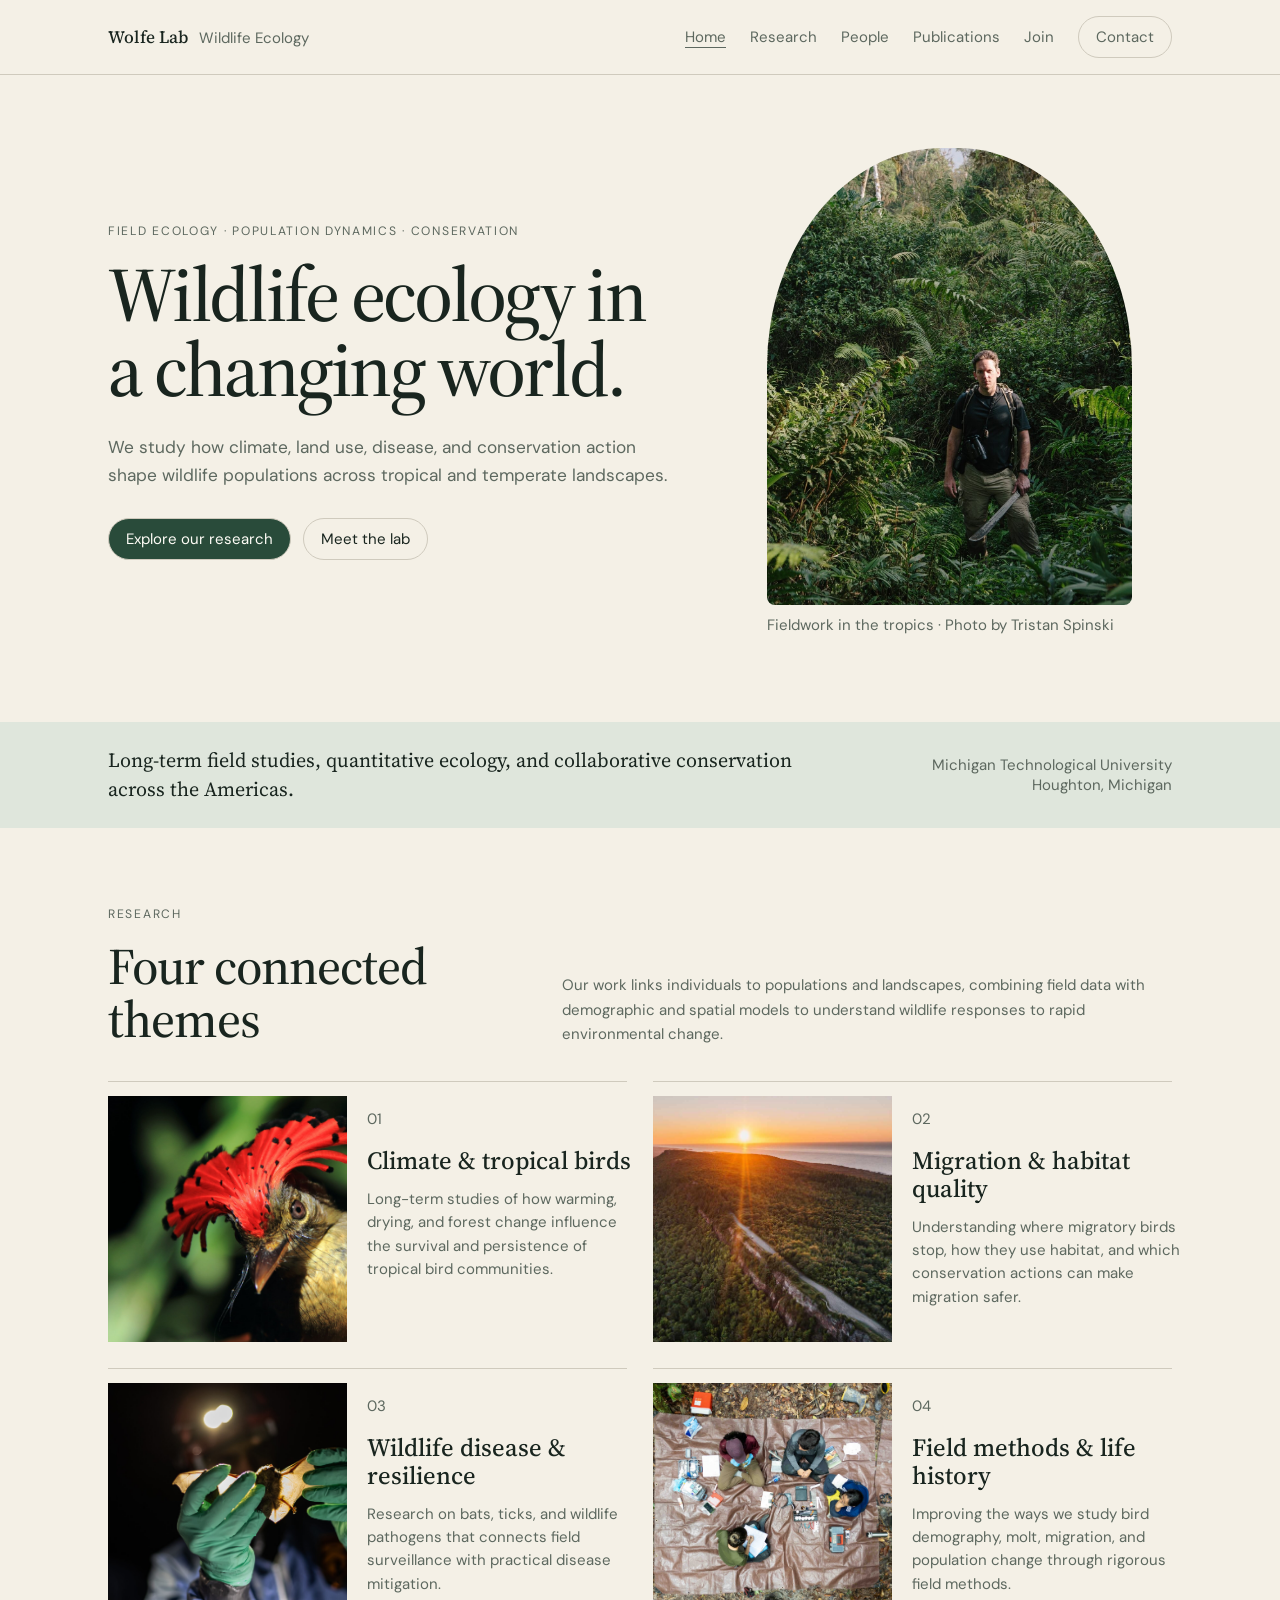
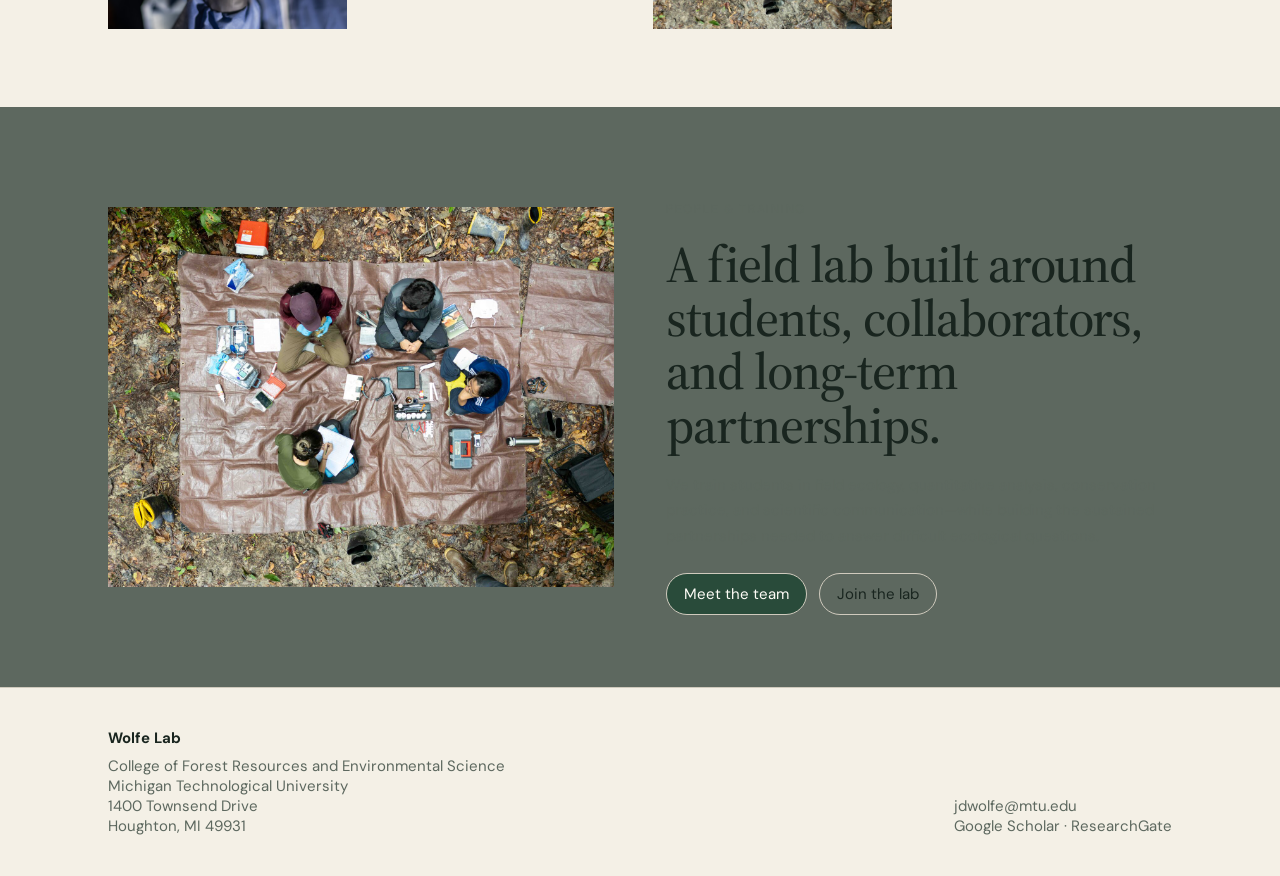
==== index.html @ 7fe47815 "Initial Wolfe Lab website build" ====
<!doctype html>
<html lang="en">
<head>
<meta charset="utf-8">
<meta name="viewport" content="width=device-width, initial-scale=1">
<title>Wolfe Lab — Homepage Draft</title>
<meta name="description" content="Wolfe Lab at Michigan Technological University studies wildlife ecology, climate change, migration, disease, and conservation.">
<link rel="preconnect" href="https://fonts.googleapis.com">
<link rel="preconnect" href="https://fonts.gstatic.com" crossorigin>
<link href="https://fonts.googleapis.com/css2?family=DM+Sans:wght@400;500&family=Source+Serif+4:opsz,wght@8..60,400;8..60,500&display=swap" rel="stylesheet">
<link rel="stylesheet" href="assets/css/styles.css">
</head>
<body class="page-home">



<main id="wolfe-home-draft">
  <header class="topbar"><div class="shell nav"><a class="brand" href="index.html" aria-current="page"><strong>Wolfe Lab</strong><span>Wildlife Ecology</span></a><nav class="links" aria-label="Primary navigation"><a href="index.html" aria-current="page">Home</a><a href="research.html">Research</a><a href="people.html">People</a><a href="publications.html">Publications</a><a href="opportunities.html">Join</a><a class="btn" href="mailto:jdwolfe@mtu.edu">Contact</a></nav></div></header>

  <section class="shell hero">
    <div>
      <p class="eyebrow text-small">Field ecology · population dynamics · conservation</p>
      <h1>Wildlife ecology in a changing world.</h1>
      <p class="lede">We study how climate, land use, disease, and conservation action shape wildlife populations across tropical and temperate landscapes.</p>
      <div class="hero-actions">
        <a class="btn btn-primary" href="research.html">Explore our research</a>
        <a class="btn" href="people.html">Meet the lab</a>
      </div>
    </div>
    <figure class="portrait-wrap">
      <img class="portrait" src="assets/images/hero-jared-amazon.jpg" alt="Jared Wolfe standing in dense tropical forest vegetation">
      <figcaption class="photo-note text-small">Fieldwork in the tropics · Photo by Tristan Spinski</figcaption>
    </figure>
  </section>

  <section class="band">
    <div class="shell band-inner">
      <p class="band-copy">Long-term field studies, quantitative ecology, and collaborative conservation across the Americas.</p>
      <p class="band-place text-small">Michigan Technological University<br>Houghton, Michigan</p>
    </div>
  </section>

  <section class="shell section" id="research">
    <div class="section-head">
      <div><p class="eyebrow text-small">Research</p><h2>Four connected themes</h2></div>
      <p class="section-intro">Our work links individuals to populations and landscapes, combining field data with demographic and spatial models to understand wildlife responses to rapid environmental change.</p>
    </div>
    <div class="themes">
      <article class="theme">
        <img src="assets/images/research-climate-tropical-birds.jpg" alt="Amazonian Royal Flycatcher displaying its red and black crown">
        <div class="theme-copy"><p class="number text-small">01</p><h3>Climate &amp; tropical birds</h3><p>Long-term studies of how warming, drying, and forest change influence the survival and persistence of tropical bird communities.</p></div>
      </article>
      <article class="theme">
        <img src="assets/images/research-migration-keweenaw.jpg" alt="Aerial view of forested Keweenaw Peninsula along Lake Superior at sunset">
        <div class="theme-copy"><p class="number text-small">02</p><h3>Migration &amp; habitat quality</h3><p>Understanding where migratory birds stop, how they use habitat, and which conservation actions can make migration safer.</p></div>
      </article>
      <article class="theme">
        <img src="assets/images/research-wildlife-disease-bat.jpg" alt="Researcher examining a bat in a mine during winter fieldwork">
        <div class="theme-copy"><p class="number text-small">03</p><h3>Wildlife disease &amp; resilience</h3><p>Research on bats, ticks, and wildlife pathogens that connects field surveillance with practical disease mitigation.</p></div>
      </article>
      <article class="theme">
        <img src="assets/images/research-field-methods-team.jpg" alt="Field team processing birds around a work tarp viewed from above">
        <div class="theme-copy"><p class="number text-small">04</p><h3>Field methods &amp; life history</h3><p>Improving the ways we study bird demography, molt, migration, and population change through rigorous field methods.</p></div>
      </article>
    </div>
  </section>

  <section class="training" id="people">
    <div class="shell training-grid">
      <img src="assets/images/people-training-field-station.jpg" alt="Students and researchers working together at a forest field station">
      <div class="training-copy">
        <p class="eyebrow text-small">People &amp; training</p>
        <h2>A field lab built around students, collaborators, and long-term partnerships.</h2>
        <p>We train students in field ecology, quantitative analysis, conservation practice, and scientific communication—while building the sustained partnerships needed to answer difficult ecological questions.</p>
        <div class="hero-actions"><a class="btn btn-primary" href="people.html">Meet the team</a><a class="btn" href="opportunities.html">Join the lab</a></div>
      </div>
    </div>
  </section>

  <footer class="footer"><div class="shell footer-grid"><div><strong>Wolfe Lab</strong><p>College of Forest Resources and Environmental Science<br>Michigan Technological University<br>1400 Townsend Drive<br>Houghton, MI 49931</p></div><div><p><a href="mailto:jdwolfe@mtu.edu">jdwolfe@mtu.edu</a><br><a href="https://scholar.google.com/citations?user=y9RgxvQAAAAJ" target="_blank" rel="noopener">Google Scholar</a> · <a href="https://www.researchgate.net/profile/Jared-Wolfe" target="_blank" rel="noopener">ResearchGate</a></p></div></div></footer>
</main>


</body>
</html>
---- assets/css/styles.css ----
/* home approved draft styles */

:root {
  --background: #f4f0e6;
  --foreground: #19251f;
  --card: #fffdf7;
  --card-foreground: #19251f;
  --primary: #294b3a;
  --primary-foreground: #fffdf7;
  --secondary: #dfe6dc;
  --secondary-foreground: #19251f;
  --muted: #ebe7db;
  --muted-foreground: #5d685f;
  --accent: #b8643d;
  --accent-foreground: #fffdf7;
  --border: #cfcabd;
}
body { margin: 0; background: var(--background); }
.btn { display: inline-flex; align-items: center; justify-content: center; padding: 10px 17px; border: 1px solid var(--border); border-radius: 999px; font: inherit; }
.btn-primary { background: var(--primary); color: var(--primary-foreground) !important; border-color: var(--primary); }


  500&family=Source+Serif+4:opsz,wght@8..60,400;8..60,500&display=swap');
  #wolfe-home-draft {
    --font-size-base: 15px;
    color: var(--foreground);
    background: var(--background);
    font-family: "DM Sans", sans-serif;
    overflow: hidden;
  }
  #wolfe-home-draft * { box-sizing: border-box; }
  #wolfe-home-draft h1,
  #wolfe-home-draft h2,
  #wolfe-home-draft h3 { font-family: "Source Serif 4", serif; font-weight: 500; margin: 0; }
  #wolfe-home-draft p { margin: 0; }
  #wolfe-home-draft a { color: inherit; text-decoration: none; }
  #wolfe-home-draft .shell { width: min(100%, 1120px); margin: 0 auto; padding-inline: 28px; }
  #wolfe-home-draft .topbar { border-bottom: 1px solid var(--border); }
  #wolfe-home-draft .nav { min-height: 74px; display: flex; align-items: center; justify-content: space-between; gap: 20px; }
  #wolfe-home-draft .brand { display: flex; align-items: baseline; gap: 10px; }
  #wolfe-home-draft .brand strong { font-family: "Source Serif 4", serif; font-weight: 500; letter-spacing: .01em; }
  #wolfe-home-draft .brand span { color: var(--muted-foreground); }
  #wolfe-home-draft .links { display: flex; align-items: center; gap: 24px; color: var(--muted-foreground); }
  #wolfe-home-draft .hero { padding-block: 58px 72px; display: grid; grid-template-columns: 1.12fr .88fr; gap: 52px; align-items: center; }
  #wolfe-home-draft .eyebrow { color: var(--muted-foreground); letter-spacing: .14em; text-transform: uppercase; margin-bottom: 18px; }
  #wolfe-home-draft h1 { max-width: 690px; font-size: clamp(2.8rem, 6vw, 5.35rem); line-height: .98; letter-spacing: -.035em; }
  #wolfe-home-draft .lede { max-width: 620px; margin-top: 25px; color: var(--muted-foreground); font-size: 1.08rem; line-height: 1.65; }
  #wolfe-home-draft .hero-actions { display: flex; flex-wrap: wrap; gap: 12px; margin-top: 28px; }
  #wolfe-home-draft .portrait-wrap { position: relative; }
  #wolfe-home-draft .portrait { display: block; width: 100%; aspect-ratio: 4 / 5; object-fit: cover; object-position: center 35%; border-radius: 48% 48% 8px 8px; }
  #wolfe-home-draft .photo-note { margin-top: 10px; color: var(--muted-foreground); }
  #wolfe-home-draft .band { background: var(--secondary); color: var(--secondary-foreground); padding-block: 24px; }
  #wolfe-home-draft .band-inner { display: flex; justify-content: space-between; align-items: center; gap: 28px; }
  #wolfe-home-draft .band-copy { max-width: 720px; font-family: "Source Serif 4", serif; font-size: 1.25rem; line-height: 1.45; }
  #wolfe-home-draft .band-place { color: var(--muted-foreground); text-align: right; }
  #wolfe-home-draft .section { padding-block: 78px; }
  #wolfe-home-draft .section-head { display: grid; grid-template-columns: .8fr 1.2fr; gap: 48px; margin-bottom: 34px; align-items: end; }
  #wolfe-home-draft h2 { font-size: clamp(2rem, 4vw, 3.35rem); line-height: 1.05; letter-spacing: -.02em; }
  #wolfe-home-draft .section-intro { color: var(--muted-foreground); line-height: 1.65; max-width: 650px; }
  #wolfe-home-draft .themes { display: grid; grid-template-columns: repeat(2, minmax(0, 1fr)); gap: 26px; }
  #wolfe-home-draft .theme { display: grid; grid-template-columns: 46% 54%; min-height: 260px; border-top: 1px solid var(--border); padding-top: 14px; gap: 20px; }
  #wolfe-home-draft .theme img { width: 100%; height: 246px; object-fit: cover; }
  #wolfe-home-draft .theme:nth-child(1) img { object-position: 45% 50%; }
  #wolfe-home-draft .theme:nth-child(2) img { object-position: 50% 46%; }
  #wolfe-home-draft .theme:nth-child(3) img { object-position: 52% 50%; }
  #wolfe-home-draft .theme:nth-child(4) img { object-position: 50% 50%; }
  #wolfe-home-draft .theme-copy { padding: 12px 12px 0 0; }
  #wolfe-home-draft .number { color: var(--muted-foreground); margin-bottom: 16px; }
  #wolfe-home-draft h3 { font-size: 1.55rem; line-height: 1.12; margin-bottom: 13px; }
  #wolfe-home-draft .theme p { color: var(--muted-foreground); line-height: 1.55; }
  #wolfe-home-draft .training { background: var(--muted); color: var(--foreground); padding-block: 72px; }
  #wolfe-home-draft .training-grid { display: grid; grid-template-columns: 1fr 1fr; gap: 52px; align-items: center; }
  #wolfe-home-draft .training img { width: 100%; aspect-ratio: 4 / 3; object-fit: cover; }
  #wolfe-home-draft .training-copy p { margin-top: 20px; color: var(--muted-foreground); line-height: 1.7; }
  #wolfe-home-draft .training-copy .hero-actions { margin-top: 24px; }
  #wolfe-home-draft .footer { padding-block: 40px; border-top: 1px solid var(--border); }
  #wolfe-home-draft .footer-grid { display: grid; grid-template-columns: 1fr auto; gap: 24px; align-items: end; }
  #wolfe-home-draft .footer p { color: var(--muted-foreground); margin-top: 8px; }
  @media (max-width: 760px) {
    #wolfe-home-draft .shell { padding-inline: 18px; }
    #wolfe-home-draft .links a:not(.btn) { display: none; }
    #wolfe-home-draft .hero { grid-template-columns: 1fr; padding-block: 42px 54px; gap: 34px; }
    #wolfe-home-draft .portrait { max-height: 520px; border-radius: 180px 180px 8px 8px; }
    #wolfe-home-draft .band-inner, #wolfe-home-draft .section-head, #wolfe-home-draft .training-grid, #wolfe-home-draft .footer-grid { grid-template-columns: 1fr; display: grid; }
    #wolfe-home-draft .band-place { text-align: left; }
    #wolfe-home-draft .themes { grid-template-columns: 1fr; }
  }
  @media (max-width: 470px) {
    #wolfe-home-draft .theme { grid-template-columns: 1fr; }
    #wolfe-home-draft .theme img { height: 210px; }
  }

/* research approved draft styles */

500&family=Source+Serif+4:opsz,wght@8..60,400;8..60,500&display=swap');
:root{--paper:#f4f0e6;--ink:#19251f;--white:#fffdf7;--green:#294b3a;--sage:#dfe6dc;--muted:#5d685f;--line:#cfcabd;--yellow:#f1c400}
*{box-sizing:border-box}html{scroll-behavior:smooth}body{margin:0;background:var(--paper);color:var(--ink);font-family:"DM Sans",sans-serif;font-size:15px}a{color:inherit;text-decoration:none}p{margin:0}h1,h2,h3{margin:0;font-family:"Source Serif 4",serif;font-weight:500}.shell{width:min(100%,1120px);margin:auto;padding-inline:28px}.topbar{border-bottom:1px solid var(--line);background:var(--paper)}.nav{min-height:74px;display:flex;align-items:center;justify-content:space-between;gap:20px}.brand{display:flex;align-items:baseline;gap:10px}.brand strong{font-family:"Source Serif 4",serif;font-size:1.08rem;font-weight:500}.brand span,.links{color:var(--muted)}.links{display:flex;align-items:center;gap:24px}.links .active{color:var(--ink);border-bottom:1px solid currentColor}.btn{display:inline-flex;align-items:center;justify-content:center;padding:10px 17px;border:1px solid var(--line);border-radius:999px}.intro{padding:100px 0 82px;background:var(--green);color:var(--white)}.eyebrow{font-size:.76rem;letter-spacing:.14em;text-transform:uppercase}.intro h1{max-width:850px;margin-top:20px;font-size:clamp(3.5rem,8vw,7rem);line-height:.9;letter-spacing:-.045em}.intro-grid{display:grid;grid-template-columns:1.2fr .8fr;gap:70px;align-items:end}.intro-copy{font-size:1.08rem;line-height:1.7;opacity:.88}.jump{background:var(--sage);border-bottom:1px solid var(--line)}.jump-inner{min-height:76px;display:flex;align-items:center;gap:26px;overflow-x:auto}.jump strong{white-space:nowrap}.jump a{white-space:nowrap;color:var(--muted)}.jump a:hover{color:var(--ink)}.program{padding:92px 0;border-bottom:1px solid var(--line)}.program-grid{display:grid;grid-template-columns:44% 1fr;gap:68px;align-items:start}.program:nth-of-type(even){background:var(--white)}.program-media{position:sticky;top:28px}.program img{width:100%;height:480px;object-fit:cover;display:block}.program .climate{object-position:45% 50%}.program .migration{object-position:50% 46%}.program .disease{object-position:52% 50%}.program .methods{object-position:50% 50%}.number{color:var(--muted);margin-bottom:16px}.program h2{font-size:clamp(2.4rem,5vw,4.3rem);line-height:.98;letter-spacing:-.03em}.summary{margin-top:25px;font-size:1.07rem;line-height:1.75;color:var(--muted)}.focus{margin-top:34px;padding-top:26px;border-top:1px solid var(--line)}.focus h3{font-family:"DM Sans",sans-serif;font-size:.78rem;letter-spacing:.13em;text-transform:uppercase}.focus ul{margin:17px 0 0;padding:0;list-style:none}.focus li{padding:10px 0 10px 22px;border-top:1px solid color-mix(in srgb,var(--line) 65%,transparent);position:relative;line-height:1.5}.focus li::before{content:"→";position:absolute;left:0;color:var(--green)}.feature{padding:70px 0;background:var(--sage)}.feature-grid{display:grid;grid-template-columns:.55fr 1.45fr;gap:70px}.feature h2{font-size:clamp(2rem,4vw,3.5rem);line-height:1.06}.feature p{margin-top:20px;color:var(--muted);line-height:1.7}.text-link{display:inline-block;margin-top:25px;font-weight:500;border-bottom:1px solid currentColor;padding-bottom:3px}.collab{padding:80px 0}.collab-grid{display:grid;grid-template-columns:.8fr 1.2fr;gap:70px}.collab h2{font-size:clamp(2rem,4vw,3.4rem)}.collab p{color:var(--muted);line-height:1.75}.footer{padding:42px 0;border-top:1px solid var(--line)}.footer-grid{display:flex;justify-content:space-between;align-items:end;gap:24px}.footer p{margin-top:8px;color:var(--muted)}
@media(max-width:760px){.shell{padding-inline:18px}.links a:not(.btn){display:none}.intro{padding:72px 0 62px}.intro-grid,.program-grid,.feature-grid,.collab-grid{grid-template-columns:1fr;gap:32px}.jump-inner{gap:18px}.program{padding:64px 0}.program-media{position:static}.program img{height:360px}.footer-grid{display:grid}.intro h1{font-size:clamp(3rem,16vw,5rem)}}

/* people approved draft styles */

500&family=Source+Serif+4:opsz,wght@8..60,400;8..60,500&display=swap');
:root{--paper:#f4f0e6;--ink:#19251f;--white:#fffdf7;--green:#294b3a;--sage:#dfe6dc;--muted:#5d685f;--line:#cfcabd;--yellow:#f1c400}*{box-sizing:border-box}body{margin:0;background:var(--paper);color:var(--ink);font:15px "DM Sans",sans-serif}a{color:inherit;text-decoration:none}p{margin:0}h1,h2,h3{margin:0;font-family:"Source Serif 4",serif;font-weight:500}.shell{width:min(100%,1120px);margin:auto;padding-inline:28px}.topbar{border-bottom:1px solid var(--line)}.nav{min-height:74px;display:flex;align-items:center;justify-content:space-between;gap:20px}.brand{display:flex;align-items:baseline;gap:10px}.brand strong{font-family:"Source Serif 4",serif;font-size:1.08rem;font-weight:500}.brand span,.links{color:var(--muted)}.links{display:flex;align-items:center;gap:24px}.links .active{color:var(--ink);border-bottom:1px solid}.btn{display:inline-flex;align-items:center;justify-content:center;padding:10px 17px;border:1px solid var(--line);border-radius:999px}.hero{display:grid;grid-template-columns:1fr 1fr;min-height:610px;background:var(--green);color:var(--white)}.hero-copy{display:flex;flex-direction:column;justify-content:center;padding:78px max(28px,calc((100vw - 1120px)/2 + 28px)) 78px max(28px,calc((100vw - 1120px)/2 + 28px))}.eyebrow{font-size:.76rem;letter-spacing:.14em;text-transform:uppercase}.hero h1{margin-top:20px;font-size:clamp(3.8rem,8vw,7.2rem);line-height:.88;letter-spacing:-.05em}.hero p:last-child{margin-top:30px;max-width:520px;line-height:1.7;opacity:.86}.hero-image{background:url('../images/people-field-team-hero.jpg') center/cover no-repeat}.section{padding:88px 0}.section-head{display:grid;grid-template-columns:.8fr 1.2fr;gap:56px;align-items:end;margin-bottom:42px}.section h2{font-size:clamp(2.3rem,5vw,4rem);line-height:1}.section-intro{color:var(--muted);line-height:1.7;max-width:620px}.lead{background:var(--white);border-bottom:1px solid var(--line)}.lead-grid{display:grid;grid-template-columns:.62fr 1.38fr;gap:70px}.portrait-placeholder{aspect-ratio:4/5;background:var(--sage);display:flex;align-items:center;justify-content:center;font-family:"Source Serif 4",serif;font-size:5rem;color:var(--green)}.lead-copy{padding-top:15px}.role{margin-top:8px;color:var(--muted)}.lead-copy h2{margin-top:24px}.lead-copy p.bio{margin-top:25px;line-height:1.75;color:var(--muted)}.credentials{margin-top:30px;padding-top:24px;border-top:1px solid var(--line);display:grid;grid-template-columns:1fr 1fr;gap:20px}.credentials p{line-height:1.6}.text-link{display:inline-block;margin-top:26px;border-bottom:1px solid;padding-bottom:3px;font-weight:500}.members{display:grid;grid-template-columns:repeat(2,minmax(0,1fr));gap:26px}.member{display:grid;grid-template-columns:94px 1fr;gap:22px;padding:22px 0;border-top:1px solid var(--line)}.avatar{width:94px;height:112px;background:var(--sage);display:flex;align-items:center;justify-content:center;color:var(--green);font-family:"Source Serif 4",serif;font-size:2rem}.member h3{font-size:1.55rem}.member .role{margin-top:5px}.member .research{margin-top:15px;color:var(--muted);line-height:1.58}.alumni{background:var(--sage)}.alumni-list{display:grid;grid-template-columns:repeat(2,minmax(0,1fr));column-gap:56px}.alum{display:grid;grid-template-columns:1fr auto;gap:15px;padding:17px 0;border-top:1px solid color-mix(in srgb,var(--line) 80%,transparent)}.alum span:last-child{color:var(--muted);text-align:right}.join{background:var(--green);color:var(--white);padding:74px 0}.join-grid{display:grid;grid-template-columns:1fr 1fr;gap:70px;align-items:center}.join h2{font-size:clamp(2.4rem,5vw,4rem)}.join p{line-height:1.7;opacity:.85}.join .btn{margin-top:24px;background:var(--yellow);border-color:var(--yellow);color:var(--ink)}.footer{padding:42px 0;border-top:1px solid var(--line)}.footer-grid{display:flex;justify-content:space-between;align-items:end;gap:24px}.footer p{margin-top:8px;color:var(--muted)}
@media(max-width:760px){.shell{padding-inline:18px}.links a:not(.btn){display:none}.hero{grid-template-columns:1fr;min-height:auto}.hero-copy{padding:68px 18px}.hero-image{min-height:420px}.section{padding:64px 0}.section-head,.lead-grid,.join-grid{grid-template-columns:1fr;gap:32px}.members,.alumni-list{grid-template-columns:1fr}.credentials{grid-template-columns:1fr}.member{grid-template-columns:76px 1fr}.avatar{width:76px;height:94px}.footer-grid{display:grid}}

/* publications approved draft styles */

500&family=Source+Serif+4:opsz,wght@8..60,400;8..60,500&display=swap');
:root{--paper:#f4f0e6;--ink:#19251f;--white:#fffdf7;--green:#294b3a;--sage:#dfe6dc;--muted:#5d685f;--line:#cfcabd;--yellow:#f1c400}*{box-sizing:border-box}html{scroll-behavior:smooth}body{margin:0;background:var(--paper);color:var(--ink);font:15px "DM Sans",sans-serif}a{color:inherit;text-decoration:none}p{margin:0}h1,h2,h3{margin:0;font-family:"Source Serif 4",serif;font-weight:500}.shell{width:min(100%,1120px);margin:auto;padding-inline:28px}.topbar{border-bottom:1px solid var(--line)}.nav{min-height:74px;display:flex;align-items:center;justify-content:space-between;gap:20px}.brand{display:flex;align-items:baseline;gap:10px}.brand strong{font-family:"Source Serif 4",serif;font-size:1.08rem;font-weight:500}.brand span,.links{color:var(--muted)}.links{display:flex;align-items:center;gap:24px}.links .active{color:var(--ink);border-bottom:1px solid}.btn{display:inline-flex;align-items:center;justify-content:center;padding:10px 17px;border:1px solid var(--line);border-radius:999px}.hero{display:grid;grid-template-columns:1fr 1fr;min-height:570px;background:var(--green);color:var(--white)}.hero-copy{display:flex;flex-direction:column;justify-content:center;padding:78px max(28px,calc((100vw - 1120px)/2 + 28px))}.eyebrow{font-size:.76rem;letter-spacing:.14em;text-transform:uppercase}.hero h1{margin-top:20px;font-size:clamp(3rem,6vw,5.4rem);line-height:.94;letter-spacing:-.045em}.hero p:last-child{margin-top:28px;max-width:500px;line-height:1.7;opacity:.86}.hero-image{background:linear-gradient(90deg,rgba(41,75,58,.12),rgba(41,75,58,0)),url('../images/publications-tropical-field-research.jpg') center/cover no-repeat}.section{padding:88px 0}.section-head{display:grid;grid-template-columns:.8fr 1.2fr;gap:56px;align-items:end;margin-bottom:42px}.section h2{font-size:clamp(2.3rem,5vw,4rem);line-height:1}.section-intro{color:var(--muted);line-height:1.7;max-width:650px}.featured{background:var(--white)}.themes{display:grid;grid-template-columns:repeat(2,minmax(0,1fr));gap:24px}.paper{padding:30px;border-top:4px solid var(--green);background:var(--paper);display:flex;flex-direction:column;min-height:310px}.paper .theme{font-size:.72rem;letter-spacing:.12em;text-transform:uppercase;color:var(--muted)}.paper h3{margin-top:22px;font-size:1.8rem;line-height:1.12}.paper .citation{margin-top:20px;color:var(--muted);line-height:1.6}.paper .text-link{margin-top:auto;padding-top:26px}.text-link{display:inline-block;width:max-content;border-bottom:1px solid;padding-bottom:3px;font-weight:500}.records{display:flex;flex-wrap:wrap;gap:12px;margin-top:30px}.records .btn{background:var(--white)}.pub-list{border-top:1px solid var(--line)}.year-group{display:grid;grid-template-columns:150px 1fr;border-bottom:1px solid var(--line);padding:38px 0}.year{font-family:"Source Serif 4",serif;font-size:2.4rem}.entries{display:grid;gap:28px}.entry{line-height:1.65}.entry .title{font-weight:500}.entry .journal{color:var(--muted)}.entry a{border-bottom:1px solid var(--line)}.note{margin-top:22px;color:var(--muted);font-size:.9rem}.books{background:var(--sage)}.book-grid{display:grid;grid-template-columns:repeat(3,minmax(0,1fr));gap:24px}.book{padding-top:20px;border-top:1px solid var(--line)}.book h3{font-size:1.55rem;line-height:1.2}.book p{margin-top:14px;color:var(--muted);line-height:1.6}.contact{background:var(--green);color:var(--white);padding:72px 0}.contact-grid{display:grid;grid-template-columns:1fr 1fr;gap:70px;align-items:center}.contact h2{font-size:clamp(2.4rem,5vw,4rem)}.contact p{line-height:1.7;opacity:.85}.contact .btn{margin-top:24px;background:var(--yellow);border-color:var(--yellow);color:var(--ink)}.footer{padding:42px 0;border-top:1px solid var(--line)}.footer-grid{display:flex;justify-content:space-between;align-items:end;gap:24px}.footer p{margin-top:8px;color:var(--muted)}
@media(max-width:760px){.shell{padding-inline:18px}.links a:not(.btn){display:none}.hero{grid-template-columns:1fr;min-height:auto}.hero-copy{padding:68px 18px}.hero-image{min-height:360px}.section{padding:64px 0}.section-head,.contact-grid{grid-template-columns:1fr;gap:32px}.themes,.book-grid{grid-template-columns:1fr}.year-group{grid-template-columns:1fr;gap:22px}.footer-grid{display:grid}}

/* opportunities approved draft styles */

500&family=Source+Serif+4:opsz,wght@8..60,400;8..60,500&display=swap');
:root{--paper:#f4f0e6;--ink:#19251f;--white:#fffdf7;--green:#294b3a;--sage:#dfe6dc;--muted:#5d685f;--line:#cfcabd;--yellow:#f1c400}*{box-sizing:border-box}body{margin:0;background:var(--paper);color:var(--ink);font:15px "DM Sans",sans-serif}a{color:inherit;text-decoration:none}p{margin:0}h1,h2,h3{margin:0;font-family:"Source Serif 4",serif;font-weight:500}.shell{width:min(100%,1120px);margin:auto;padding-inline:28px}.topbar{border-bottom:1px solid var(--line)}.nav{min-height:74px;display:flex;align-items:center;justify-content:space-between;gap:20px}.brand{display:flex;align-items:baseline;gap:10px}.brand strong{font-family:"Source Serif 4",serif;font-size:1.08rem;font-weight:500}.brand span,.links{color:var(--muted)}.links{display:flex;align-items:center;gap:24px}.links .active{color:var(--ink);border-bottom:1px solid}.btn{display:inline-flex;align-items:center;justify-content:center;padding:10px 17px;border:1px solid var(--line);border-radius:999px}.hero{display:grid;grid-template-columns:1fr 1fr;min-height:590px;background:var(--green);color:var(--white)}.hero-copy{display:flex;flex-direction:column;justify-content:center;padding:78px max(28px,calc((100vw - 1120px)/2 + 28px))}.eyebrow{font-size:.76rem;letter-spacing:.14em;text-transform:uppercase}.hero h1{margin-top:20px;font-size:clamp(3rem,6vw,5.2rem);line-height:.95;letter-spacing:-.045em}.hero p:last-child{margin-top:28px;max-width:520px;line-height:1.7;opacity:.86}.hero-image{background:url('') center/cover no-repeat}.section{padding:88px 0}.section-head{display:grid;grid-template-columns:.8fr 1.2fr;gap:56px;align-items:end;margin-bottom:42px}.section h2{font-size:clamp(2.3rem,5vw,4rem);line-height:1}.section-intro{color:var(--muted);line-height:1.7;max-width:650px}.status{background:var(--white)}.status-card{display:grid;grid-template-columns:180px 1fr;gap:42px;padding:38px;border-left:5px solid var(--yellow);background:var(--sage)}.status-card h2{font-size:2rem}.status-card p{line-height:1.75}.status-card p+p{margin-top:14px}.grid{display:grid;grid-template-columns:repeat(3,minmax(0,1fr));gap:24px}.card{padding:26px 0;border-top:2px solid var(--green)}.card h3{font-size:1.65rem}.card p{margin-top:16px;color:var(--muted);line-height:1.65}.inquiry{background:var(--sage)}.steps{counter-reset:step;display:grid;grid-template-columns:repeat(2,minmax(0,1fr));gap:0 56px}.step{counter-increment:step;display:grid;grid-template-columns:48px 1fr;gap:16px;padding:28px 0;border-top:1px solid var(--line)}.step:before{content:counter(step,decimal-leading-zero);font-family:"Source Serif 4",serif;font-size:1.5rem;color:var(--green)}.step h3{font-size:1.4rem}.step p{margin-top:9px;color:var(--muted);line-height:1.6}.funding-grid{display:grid;grid-template-columns:1fr 1fr;gap:70px}.funding-grid p{color:var(--muted);line-height:1.75}.funding-grid p+p{margin-top:18px}.contact{background:var(--green);color:var(--white);padding:72px 0}.contact-grid{display:grid;grid-template-columns:1fr 1fr;gap:70px;align-items:center}.contact h2{font-size:clamp(2.4rem,5vw,4rem)}.contact p{line-height:1.7;opacity:.85}.contact .btn{margin-top:24px;background:var(--yellow);border-color:var(--yellow);color:var(--ink)}.footer{padding:42px 0;border-top:1px solid var(--line)}.footer-grid{display:flex;justify-content:space-between;align-items:end;gap:24px}.footer p{margin-top:8px;color:var(--muted)}
.hero-image{display:block;background-image:url('../images/opportunities-glri-crew-2025.jpg');background-position:center 68%;background-size:auto 125%;background-repeat:no-repeat;background-color:var(--green)}
@media(max-width:760px){.shell{padding-inline:18px}.links a:not(.btn){display:none}.hero{grid-template-columns:1fr;min-height:auto}.hero-copy{padding:68px 18px}.hero-image{min-height:420px;background-position:center 68%;background-size:auto 125%}.section{padding:64px 0}.section-head,.status-card,.funding-grid,.contact-grid{grid-template-columns:1fr;gap:30px}.grid,.steps{grid-template-columns:1fr}.footer-grid{display:grid}}

/* Production accessibility and shared refinements */
:root{--paper:#f4f0e6;--ink:#19251f;--white:#fffdf7;--green:#294b3a;--sage:#dfe6dc;--muted:#5d685f;--line:#cfcabd;--yellow:#f1c400;--background:var(--paper);--foreground:var(--ink);--muted-foreground:var(--muted);--border:var(--line);--secondary:var(--sage);--secondary-foreground:var(--ink)}
html{scroll-behavior:smooth}body{margin:0}img{max-width:100%}a:focus-visible,button:focus-visible{outline:3px solid #005fcc;outline-offset:4px;border-radius:3px}.links a[aria-current="page"]{color:var(--ink);border-bottom:1px solid}.lead-portrait{width:100%;aspect-ratio:4/5;object-fit:cover;object-position:center 35%}
.page-home #wolfe-home-draft .hero{background:var(--background);color:var(--foreground);min-height:0}.page-home #wolfe-home-draft .hero p:last-child{opacity:1}.page-people .hero{min-height:610px}.page-people .hero-image{background:url('../images/people-field-team-hero.jpg') center/cover no-repeat}.page-publications .hero{min-height:570px}.page-publications .hero h1{font-size:clamp(3rem,6vw,5.4rem);line-height:.94}.page-publications .hero-image{background:linear-gradient(90deg,rgba(41,75,58,.12),rgba(41,75,58,0)),url('../images/publications-tropical-field-research.jpg') center/cover no-repeat}.page-opportunities .hero{min-height:590px}.page-opportunities .hero h1{font-size:clamp(3rem,6vw,5.2rem);line-height:.95}.page-opportunities .hero-image{background-image:url('../images/opportunities-glri-crew-2025.jpg');background-position:center 68%;background-size:auto 125%;background-repeat:no-repeat;background-color:var(--green)}
@media(max-width:760px){.links{gap:12px}.links a:not(.btn){display:none}.page-opportunities .hero-image{background-position:center 68%;background-size:auto 125%}}
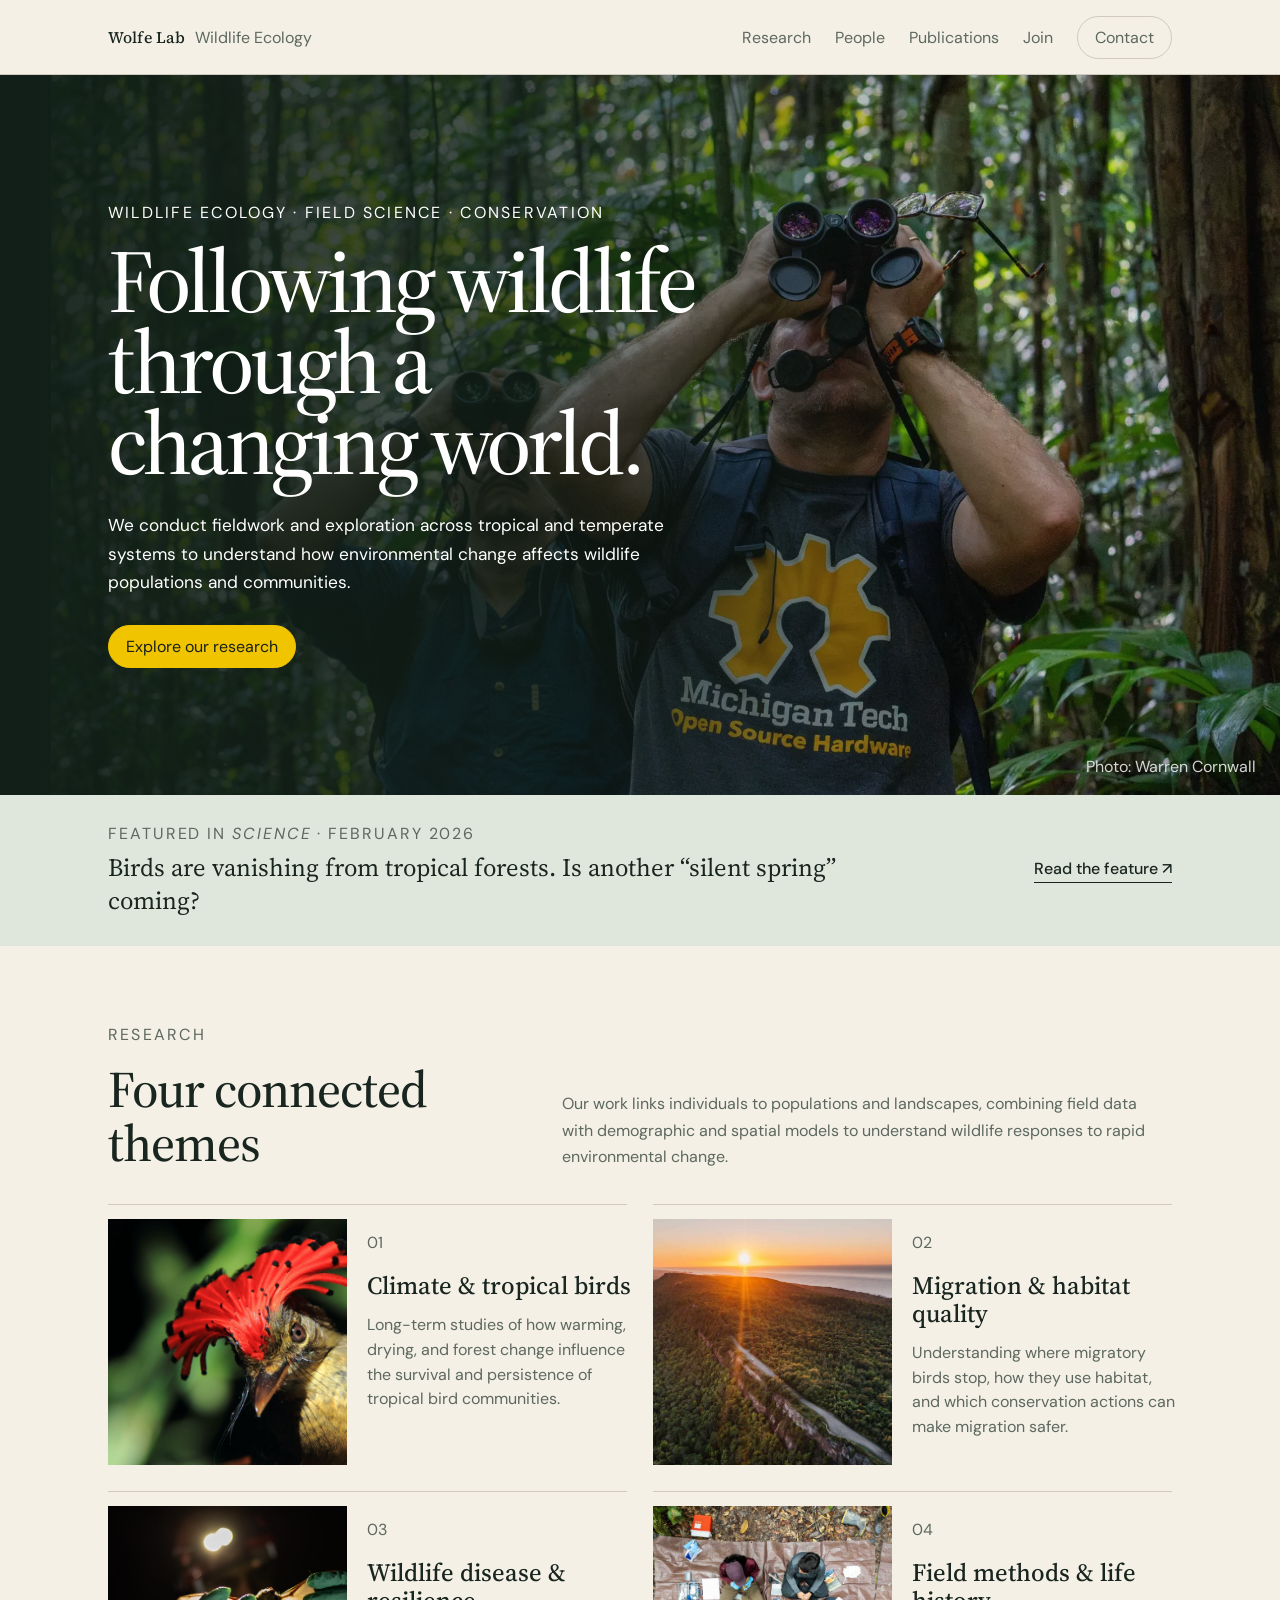
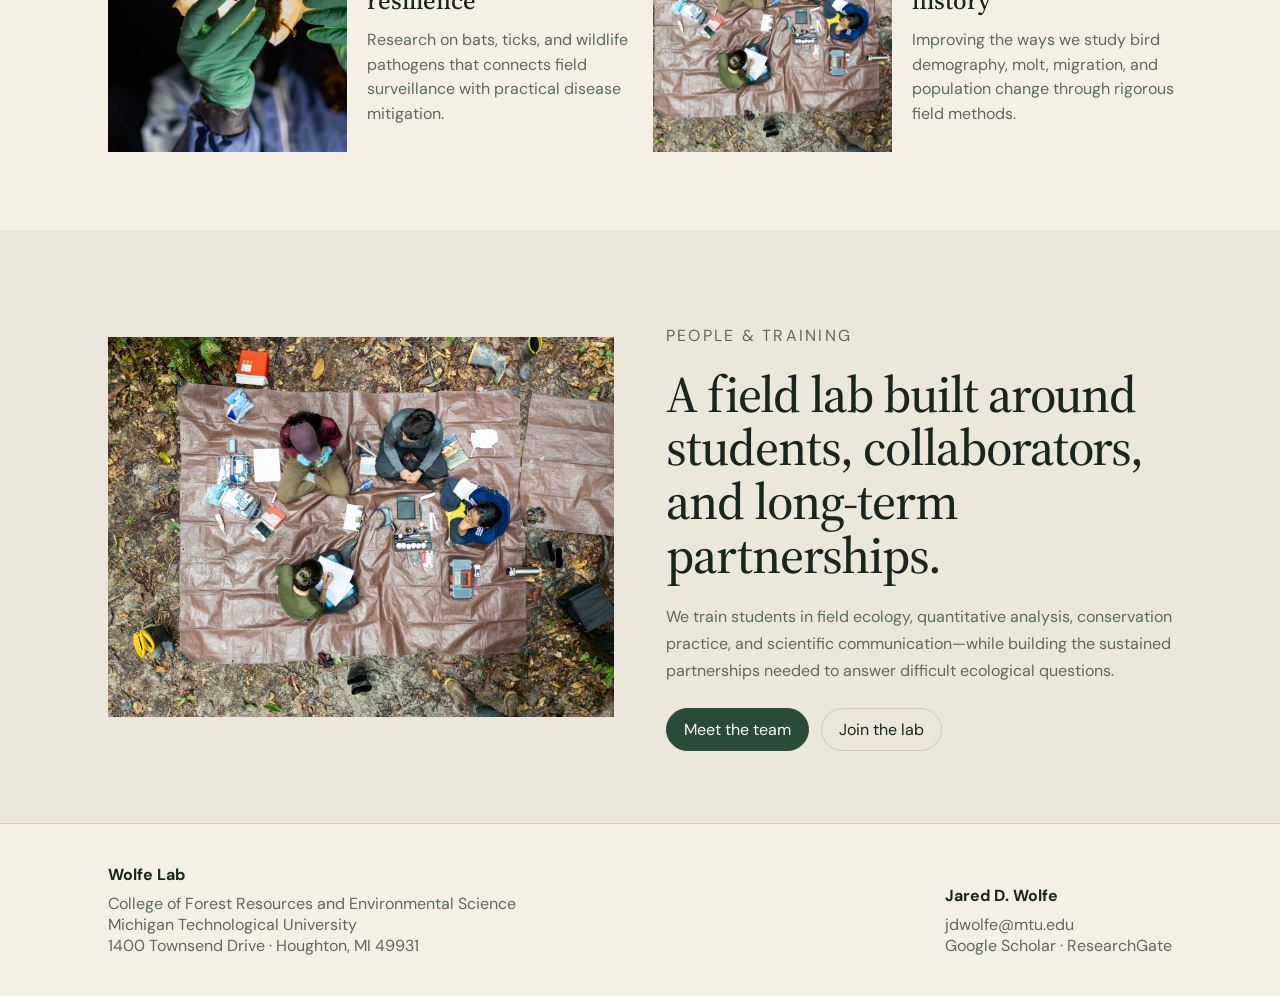
==== commit 365dc48e: "Update homepage hero with Amazon fieldwork photo" ====
--- a/index.html
+++ b/index.html
@@ -3,40 +3,143 @@
 <head>
 <meta charset="utf-8">
 <meta name="viewport" content="width=device-width, initial-scale=1">
-<title>Wolfe Lab — Homepage Draft</title>
-<meta name="description" content="Wolfe Lab at Michigan Technological University studies wildlife ecology, climate change, migration, disease, and conservation.">
-<link rel="preconnect" href="https://fonts.googleapis.com">
-<link rel="preconnect" href="https://fonts.gstatic.com" crossorigin>
-<link href="https://fonts.googleapis.com/css2?family=DM+Sans:wght@400;500&family=Source+Serif+4:opsz,wght@8..60,400;8..60,500&display=swap" rel="stylesheet">
-<link rel="stylesheet" href="assets/css/styles.css">
+<meta name="description" content="Draft homepage for the Wolfe Lab at Michigan Technological University">
+<title>Wolfe Lab — Wildlife Ecology</title>
+<style>
+:root {
+  --background: #f4f0e6;
+  --foreground: #19251f;
+  --card: #fffdf7;
+  --card-foreground: #19251f;
+  --primary: #294b3a;
+  --primary-foreground: #fffdf7;
+  --secondary: #dfe6dc;
+  --secondary-foreground: #19251f;
+  --muted: #ebe7db;
+  --muted-foreground: #5d685f;
+  --accent: #f1c400;
+  --accent-foreground: #182019;
+  --border: #cfcabd;
+}
+body { margin: 0; background: var(--background); }
+.btn { display: inline-flex; align-items: center; justify-content: center; padding: 10px 17px; border: 1px solid var(--border); border-radius: 999px; font: inherit; }
+.btn-primary { background: var(--primary); color: var(--primary-foreground) !important; border-color: var(--primary); }
+</style>
 </head>
-<body class="page-home">
-
-
+<body>
+<style>
+  @import url('https://fonts.googleapis.com/css2?family=DM+Sans:wght@400;500&family=Source+Serif+4:opsz,wght@8..60,400;8..60,500&display=swap');
+  #wolfe-home-draft {
+    --font-size-base: 15px;
+    color: var(--foreground);
+    background: var(--background);
+    font-family: "DM Sans", sans-serif;
+    overflow: hidden;
+  }
+  #wolfe-home-draft * { box-sizing: border-box; }
+  #wolfe-home-draft h1,
+  #wolfe-home-draft h2,
+  #wolfe-home-draft h3 { font-family: "Source Serif 4", serif; font-weight: 500; margin: 0; }
+  #wolfe-home-draft p { margin: 0; }
+  #wolfe-home-draft a { color: inherit; text-decoration: none; }
+  #wolfe-home-draft .shell { width: min(100%, 1120px); margin: 0 auto; padding-inline: 28px; }
+  #wolfe-home-draft .topbar { border-bottom: 1px solid var(--border); }
+  #wolfe-home-draft .nav { min-height: 74px; display: flex; align-items: center; justify-content: space-between; gap: 20px; }
+  #wolfe-home-draft .brand { display: flex; align-items: baseline; gap: 10px; }
+  #wolfe-home-draft .brand strong { font-family: "Source Serif 4", serif; font-weight: 500; letter-spacing: .01em; }
+  #wolfe-home-draft .brand span { color: var(--muted-foreground); }
+  #wolfe-home-draft .links { display: flex; align-items: center; gap: 24px; color: var(--muted-foreground); }
+  #wolfe-home-draft .hero { min-height: 720px; display: flex; align-items: center; position: relative; isolation: isolate; color: #fff; background-color: #17271f; background-image: linear-gradient(90deg, rgba(17,31,24,.96) 0%, rgba(17,31,24,.76) 40%, rgba(17,31,24,.16) 76%), url('assets/images/hero-amazon-birding-warren-cornwall.webp'); background-repeat: no-repeat; background-size: 100% 100%, 96% auto; background-position: center, right 60%; --primary: var(--accent); --primary-foreground: var(--accent-foreground); }
+  #wolfe-home-draft .hero-inner { width: min(100%, 1120px); margin: 0 auto; padding: 72px 28px; }
+  #wolfe-home-draft .hero-copy { max-width: 590px; }
+  #wolfe-home-draft .eyebrow { color: var(--muted-foreground); letter-spacing: .14em; text-transform: uppercase; margin-bottom: 18px; }
+  #wolfe-home-draft h1 { max-width: 690px; font-size: clamp(3.2rem, 7vw, 6.3rem); line-height: .9; letter-spacing: -.045em; }
+  #wolfe-home-draft .lede { max-width: 570px; margin-top: 28px; color: inherit; font-size: 1.08rem; line-height: 1.65; }
+  #wolfe-home-draft .hero-actions { display: flex; flex-wrap: wrap; gap: 12px; margin-top: 28px; }
+  #wolfe-home-draft .hero h1,
+  #wolfe-home-draft .hero .eyebrow,
+  #wolfe-home-draft .hero .lede { color: #fff !important; }
+  #wolfe-home-draft .hero-credit { position: absolute; right: 24px; bottom: 18px; color: #fff !important; opacity: .82; }
+  #wolfe-home-draft .band { background: var(--secondary); color: var(--secondary-foreground); padding-block: 28px; }
+  #wolfe-home-draft .band-inner { display: grid; grid-template-columns: minmax(0, 1fr) auto; align-items: center; gap: 38px; }
+  #wolfe-home-draft .feature-kicker { margin-bottom: 7px; color: var(--muted-foreground); letter-spacing: .12em; text-transform: uppercase; }
+  #wolfe-home-draft .band-copy { max-width: 820px; font-family: "Source Serif 4", serif; font-size: clamp(1.2rem, 2vw, 1.55rem); line-height: 1.35; }
+  #wolfe-home-draft .feature-link { white-space: nowrap; font-weight: 500; border-bottom: 1px solid currentColor; padding-bottom: 3px; }
+  #wolfe-home-draft .section { padding-block: 78px; }
+  #wolfe-home-draft .section-head { display: grid; grid-template-columns: .8fr 1.2fr; gap: 48px; margin-bottom: 34px; align-items: end; }
+  #wolfe-home-draft h2 { font-size: clamp(2rem, 4vw, 3.35rem); line-height: 1.05; letter-spacing: -.02em; }
+  #wolfe-home-draft .section-intro { color: var(--muted-foreground); line-height: 1.65; max-width: 650px; }
+  #wolfe-home-draft .themes { display: grid; grid-template-columns: repeat(2, minmax(0, 1fr)); gap: 26px; }
+  #wolfe-home-draft .theme { display: grid; grid-template-columns: 46% 54%; min-height: 260px; border-top: 1px solid var(--border); padding-top: 14px; gap: 20px; }
+  #wolfe-home-draft .theme img { width: 100%; height: 246px; object-fit: cover; }
+  #wolfe-home-draft .theme:nth-child(1) img { object-position: 45% 50%; }
+  #wolfe-home-draft .theme:nth-child(2) img { object-position: 50% 46%; }
+  #wolfe-home-draft .theme:nth-child(3) img { object-position: 52% 50%; }
+  #wolfe-home-draft .theme:nth-child(4) img { object-position: 50% 50%; }
+  #wolfe-home-draft .theme-copy { padding: 12px 12px 0 0; }
+  #wolfe-home-draft .number { color: var(--muted-foreground); margin-bottom: 16px; }
+  #wolfe-home-draft h3 { font-size: 1.55rem; line-height: 1.12; margin-bottom: 13px; }
+  #wolfe-home-draft .theme p { color: var(--muted-foreground); line-height: 1.55; }
+  #wolfe-home-draft .training { background: var(--muted); color: var(--foreground); padding-block: 72px; }
+  #wolfe-home-draft .training-grid { display: grid; grid-template-columns: 1fr 1fr; gap: 52px; align-items: center; }
+  #wolfe-home-draft .training img { width: 100%; aspect-ratio: 4 / 3; object-fit: cover; }
+  #wolfe-home-draft .training-copy p { margin-top: 20px; color: var(--muted-foreground); line-height: 1.7; }
+  #wolfe-home-draft .training-copy .hero-actions { margin-top: 24px; }
+  #wolfe-home-draft .footer { padding-block: 40px; border-top: 1px solid var(--border); }
+  #wolfe-home-draft .footer-grid { display: grid; grid-template-columns: 1fr auto; gap: 24px; align-items: end; }
+  #wolfe-home-draft .footer p { color: var(--muted-foreground); margin-top: 8px; }
+  @media (max-width: 760px) {
+    #wolfe-home-draft .shell { padding-inline: 18px; }
+    #wolfe-home-draft .links a:not(.btn) { display: none; }
+    #wolfe-home-draft .hero { min-height: 670px; background-size: 100% 100%, auto 96%; background-position: center, 58% 50%; }
+    #wolfe-home-draft .hero-inner { padding: 56px 18px 92px; }
+    #wolfe-home-draft .hero-copy { max-width: 520px; }
+    #wolfe-home-draft .hero-credit { left: 18px; right: auto; bottom: 15px; }
+    #wolfe-home-draft .band-inner, #wolfe-home-draft .section-head, #wolfe-home-draft .training-grid, #wolfe-home-draft .footer-grid { grid-template-columns: 1fr; display: grid; }
+    #wolfe-home-draft .feature-link { justify-self: start; }
+    #wolfe-home-draft .themes { grid-template-columns: 1fr; }
+  }
+  @media (max-width: 470px) {
+    #wolfe-home-draft .theme { grid-template-columns: 1fr; }
+    #wolfe-home-draft .theme img { height: 210px; }
+  }
+</style>
 
 <main id="wolfe-home-draft">
-  <header class="topbar"><div class="shell nav"><a class="brand" href="index.html" aria-current="page"><strong>Wolfe Lab</strong><span>Wildlife Ecology</span></a><nav class="links" aria-label="Primary navigation"><a href="index.html" aria-current="page">Home</a><a href="research.html">Research</a><a href="people.html">People</a><a href="publications.html">Publications</a><a href="opportunities.html">Join</a><a class="btn" href="mailto:jdwolfe@mtu.edu">Contact</a></nav></div></header>
+  <header class="topbar">
+    <div class="shell nav">
+      <a class="brand" href="index.html"><strong>Wolfe Lab</strong><span>Wildlife Ecology</span></a>
+      <nav class="links" aria-label="Primary navigation">
+        <a href="research.html">Research</a>
+        <a href="people.html">People</a>
+        <a href="publications.html">Publications</a>
+        <a href="opportunities.html">Join</a>
+        <a class="btn" href="mailto:jdwolfe@mtu.edu">Contact</a>
+      </nav>
+    </div>
+  </header>
 
-  <section class="shell hero">
-    <div>
-      <p class="eyebrow text-small">Field ecology · population dynamics · conservation</p>
-      <h1>Wildlife ecology in a changing world.</h1>
-      <p class="lede">We study how climate, land use, disease, and conservation action shape wildlife populations across tropical and temperate landscapes.</p>
-      <div class="hero-actions">
-        <a class="btn btn-primary" href="research.html">Explore our research</a>
-        <a class="btn" href="people.html">Meet the lab</a>
+  <section class="hero" aria-label="Two field researchers using binoculars in an Amazonian forest">
+    <div class="hero-inner">
+      <div class="hero-copy">
+        <p class="eyebrow text-small">Wildlife ecology · field science · conservation</p>
+        <h1>Following wildlife through a changing world.</h1>
+        <p class="lede">We conduct fieldwork and exploration across tropical and temperate systems to understand how environmental change affects wildlife populations and communities.</p>
+        <div class="hero-actions">
+          <a class="btn btn-primary" href="research.html">Explore our research</a>
+        </div>
       </div>
     </div>
-    <figure class="portrait-wrap">
-      <img class="portrait" src="assets/images/hero-jared-amazon.jpg" alt="Jared Wolfe standing in dense tropical forest vegetation">
-      <figcaption class="photo-note text-small">Fieldwork in the tropics · Photo by Tristan Spinski</figcaption>
-    </figure>
+    <p class="hero-credit text-small">Photo: Warren Cornwall</p>
   </section>
 
   <section class="band">
     <div class="shell band-inner">
-      <p class="band-copy">Long-term field studies, quantitative ecology, and collaborative conservation across the Americas.</p>
-      <p class="band-place text-small">Michigan Technological University<br>Houghton, Michigan</p>
+      <div>
+        <p class="feature-kicker text-small">Featured in <em>Science</em> · February 2026</p>
+        <p class="band-copy">Birds are vanishing from tropical forests. Is another “silent spring” coming?</p>
+      </div>
+      <a class="feature-link" href="https://www.science.org/content/article/birds-are-vanishing-tropical-forests-another-silent-spring-coming" target="_blank" rel="noopener">Read the feature ↗</a>
     </div>
   </section>
 
@@ -77,9 +180,13 @@
     </div>
   </section>
 
-  <footer class="footer"><div class="shell footer-grid"><div><strong>Wolfe Lab</strong><p>College of Forest Resources and Environmental Science<br>Michigan Technological University<br>1400 Townsend Drive<br>Houghton, MI 49931</p></div><div><p><a href="mailto:jdwolfe@mtu.edu">jdwolfe@mtu.edu</a><br><a href="https://scholar.google.com/citations?user=y9RgxvQAAAAJ" target="_blank" rel="noopener">Google Scholar</a> · <a href="https://www.researchgate.net/profile/Jared-Wolfe" target="_blank" rel="noopener">ResearchGate</a></p></div></div></footer>
+  <footer class="footer">
+    <div class="shell footer-grid">
+      <div><strong>Wolfe Lab</strong><p>College of Forest Resources and Environmental Science<br>Michigan Technological University<br>1400 Townsend Drive · Houghton, MI 49931</p></div>
+      <div><strong>Jared D. Wolfe</strong><p><a href="mailto:jdwolfe@mtu.edu">jdwolfe@mtu.edu</a><br><a href="https://scholar.google.com/citations?user=y9RgxvQAAAAJ">Google Scholar</a> · <a href="https://www.researchgate.net/profile/Jared-Wolfe">ResearchGate</a></p></div>
+    </div>
+  </footer>
 </main>
-
 
 </body>
 </html>
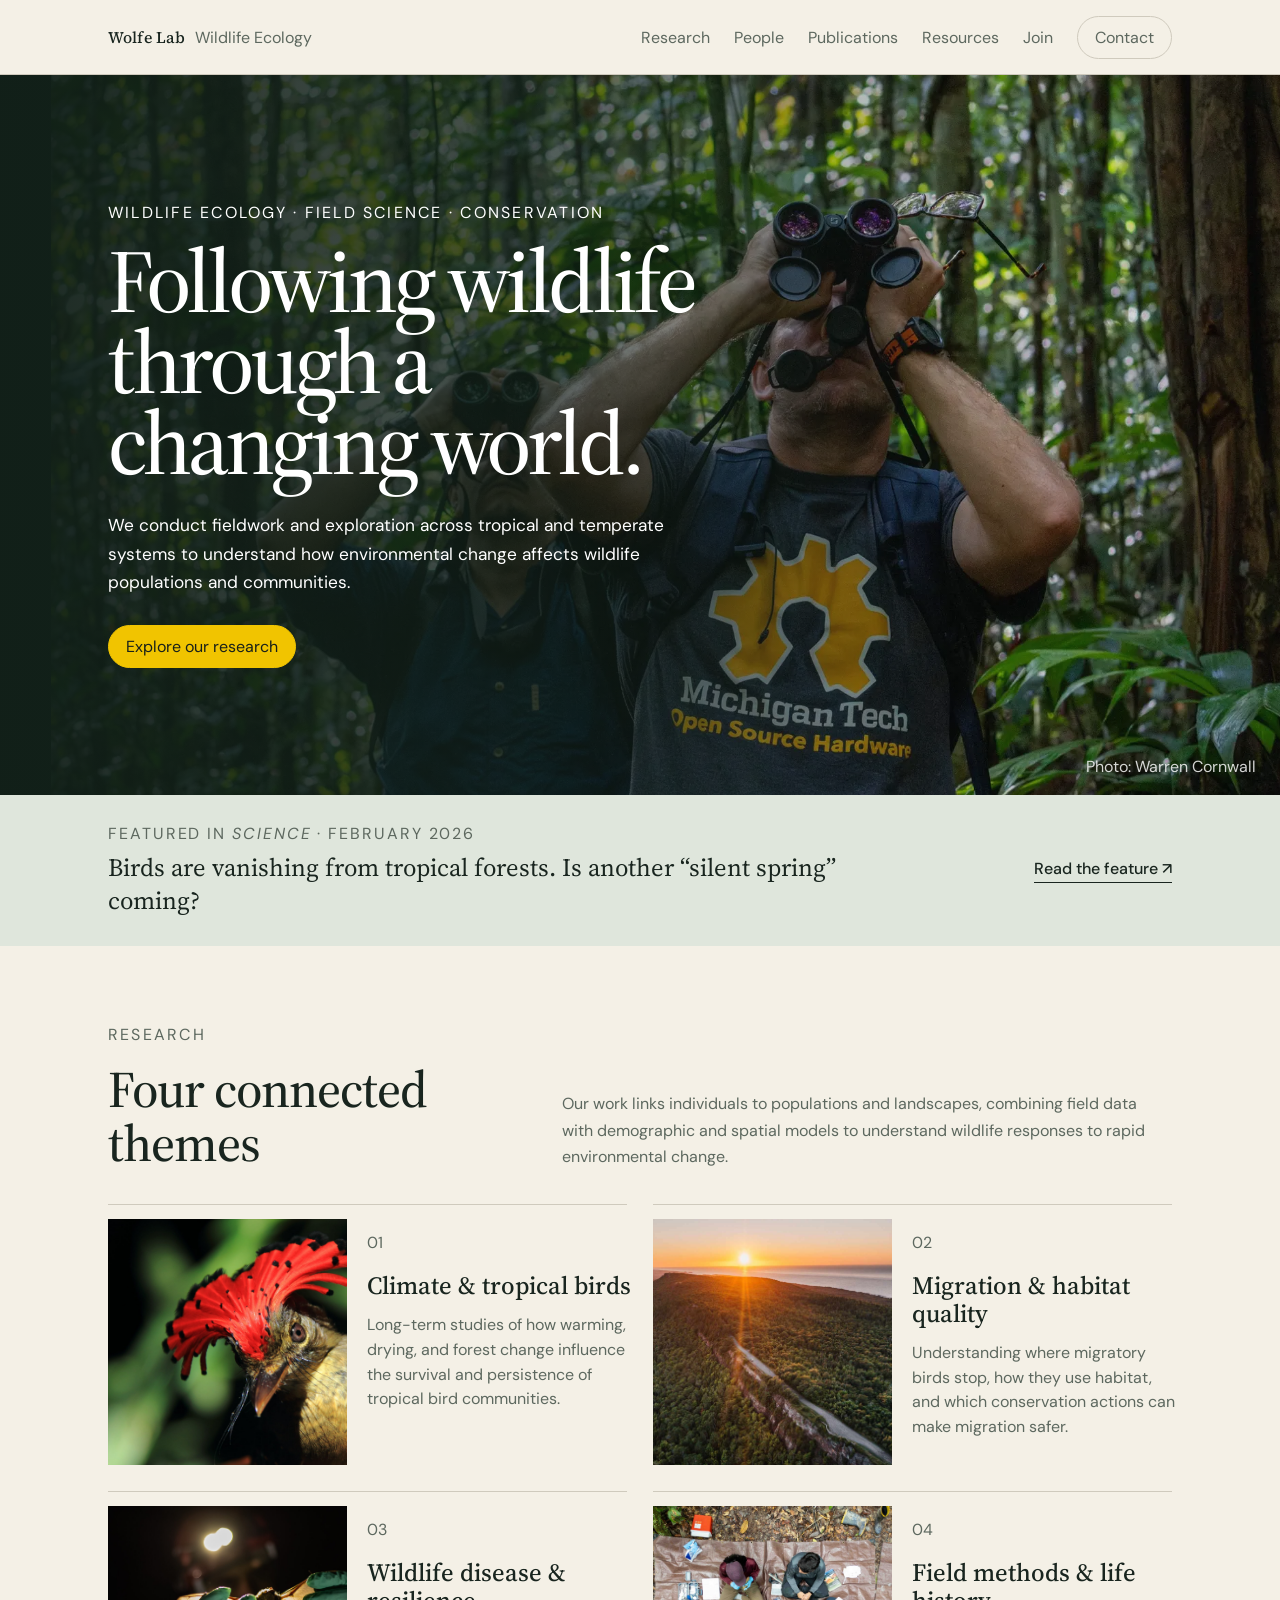
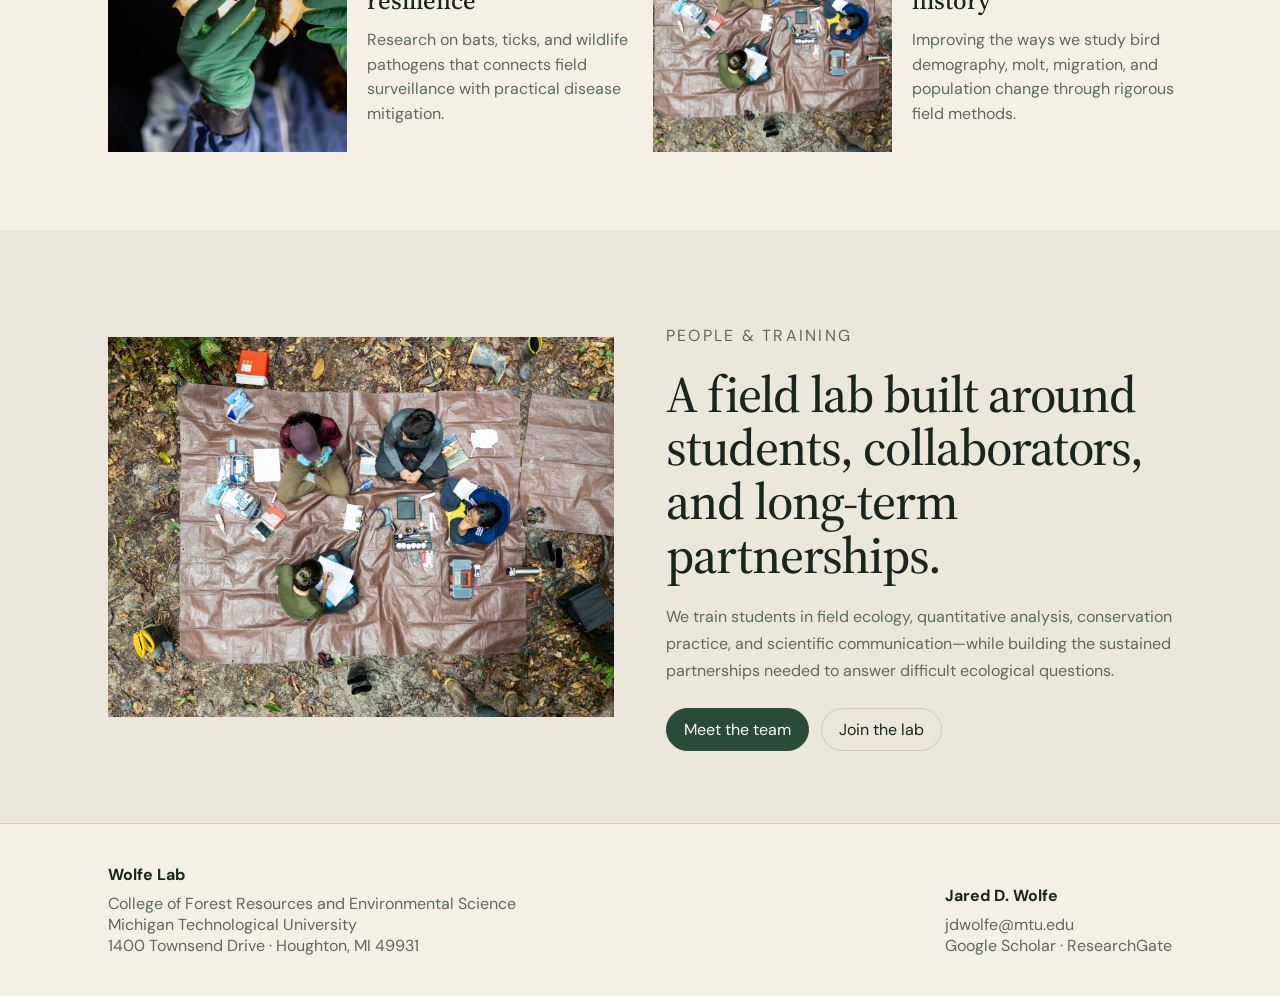
==== commit 7338b22b: "Add resources portal and site navigation" ====
--- a/index.html
+++ b/index.html
@@ -113,6 +113,7 @@
         <a href="research.html">Research</a>
         <a href="people.html">People</a>
         <a href="publications.html">Publications</a>
+        <a href="/resources/">Resources</a>
         <a href="opportunities.html">Join</a>
         <a class="btn" href="mailto:jdwolfe@mtu.edu">Contact</a>
       </nav>
